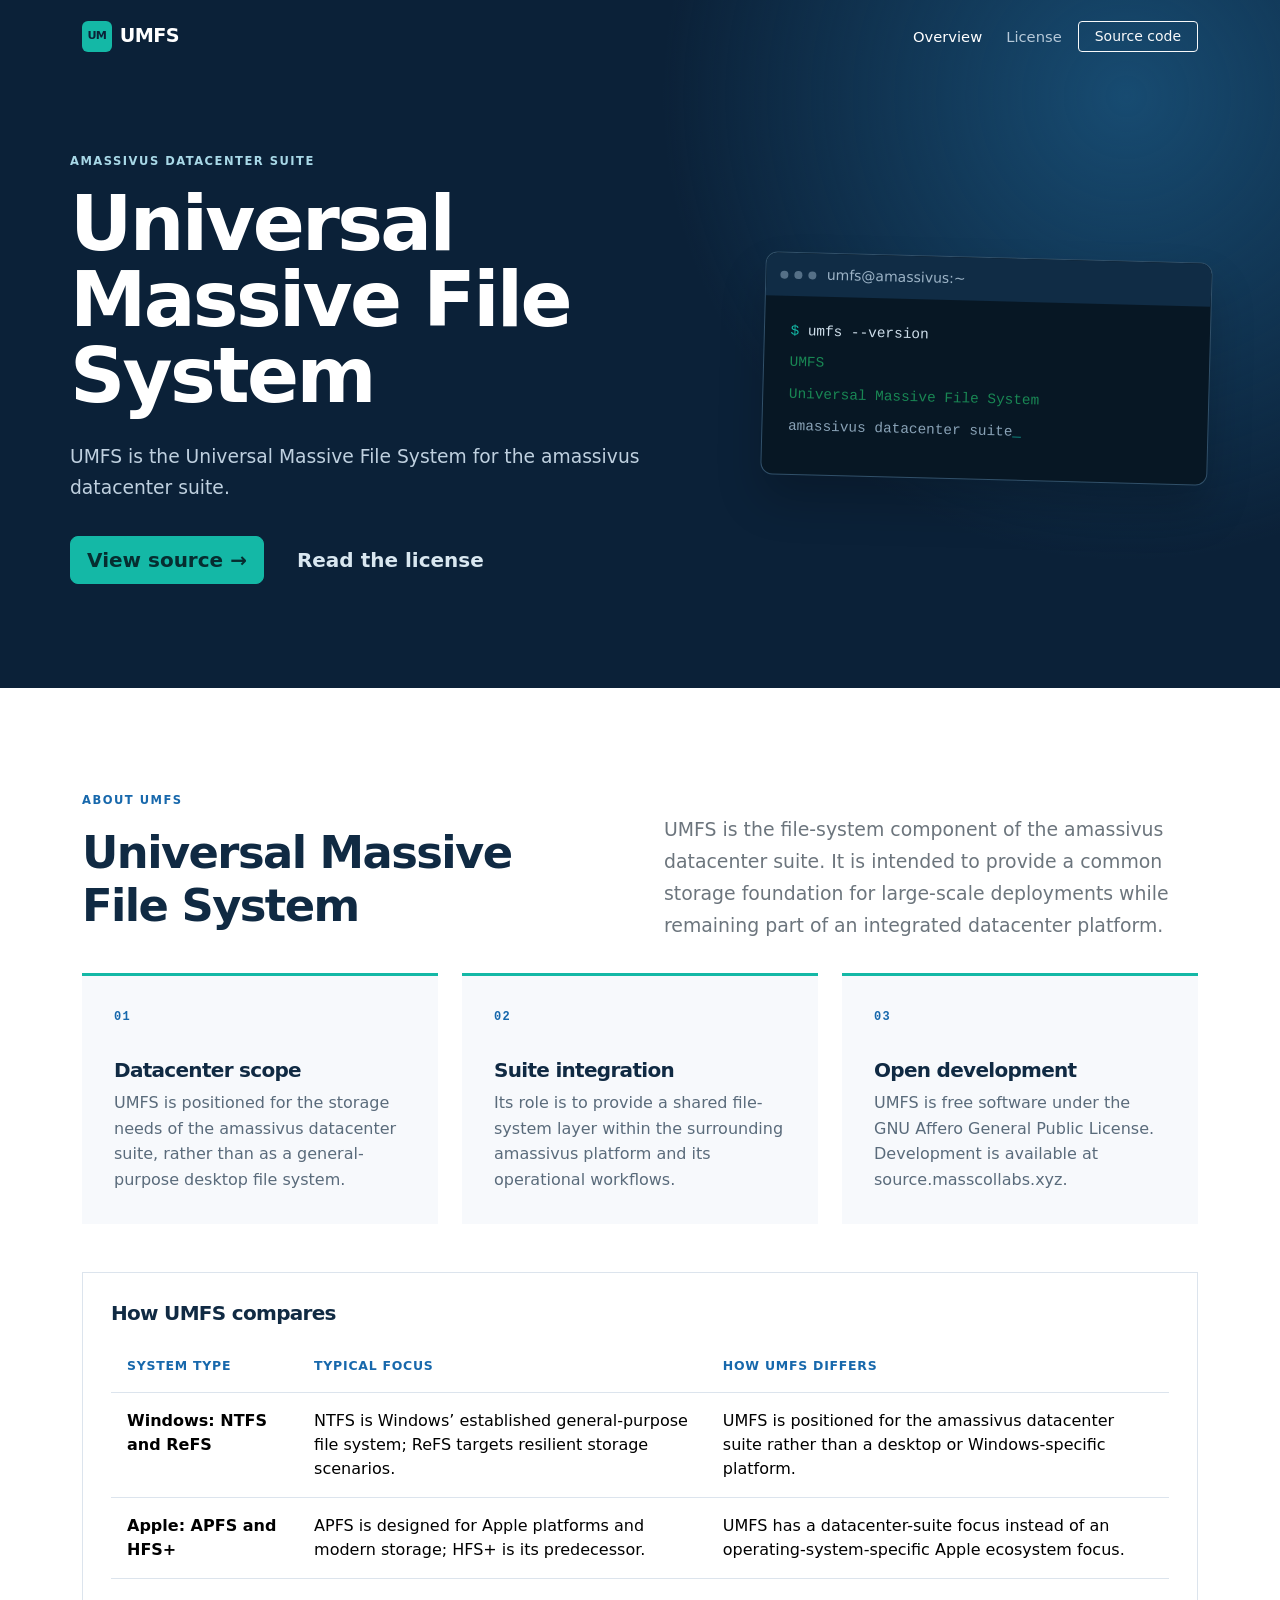
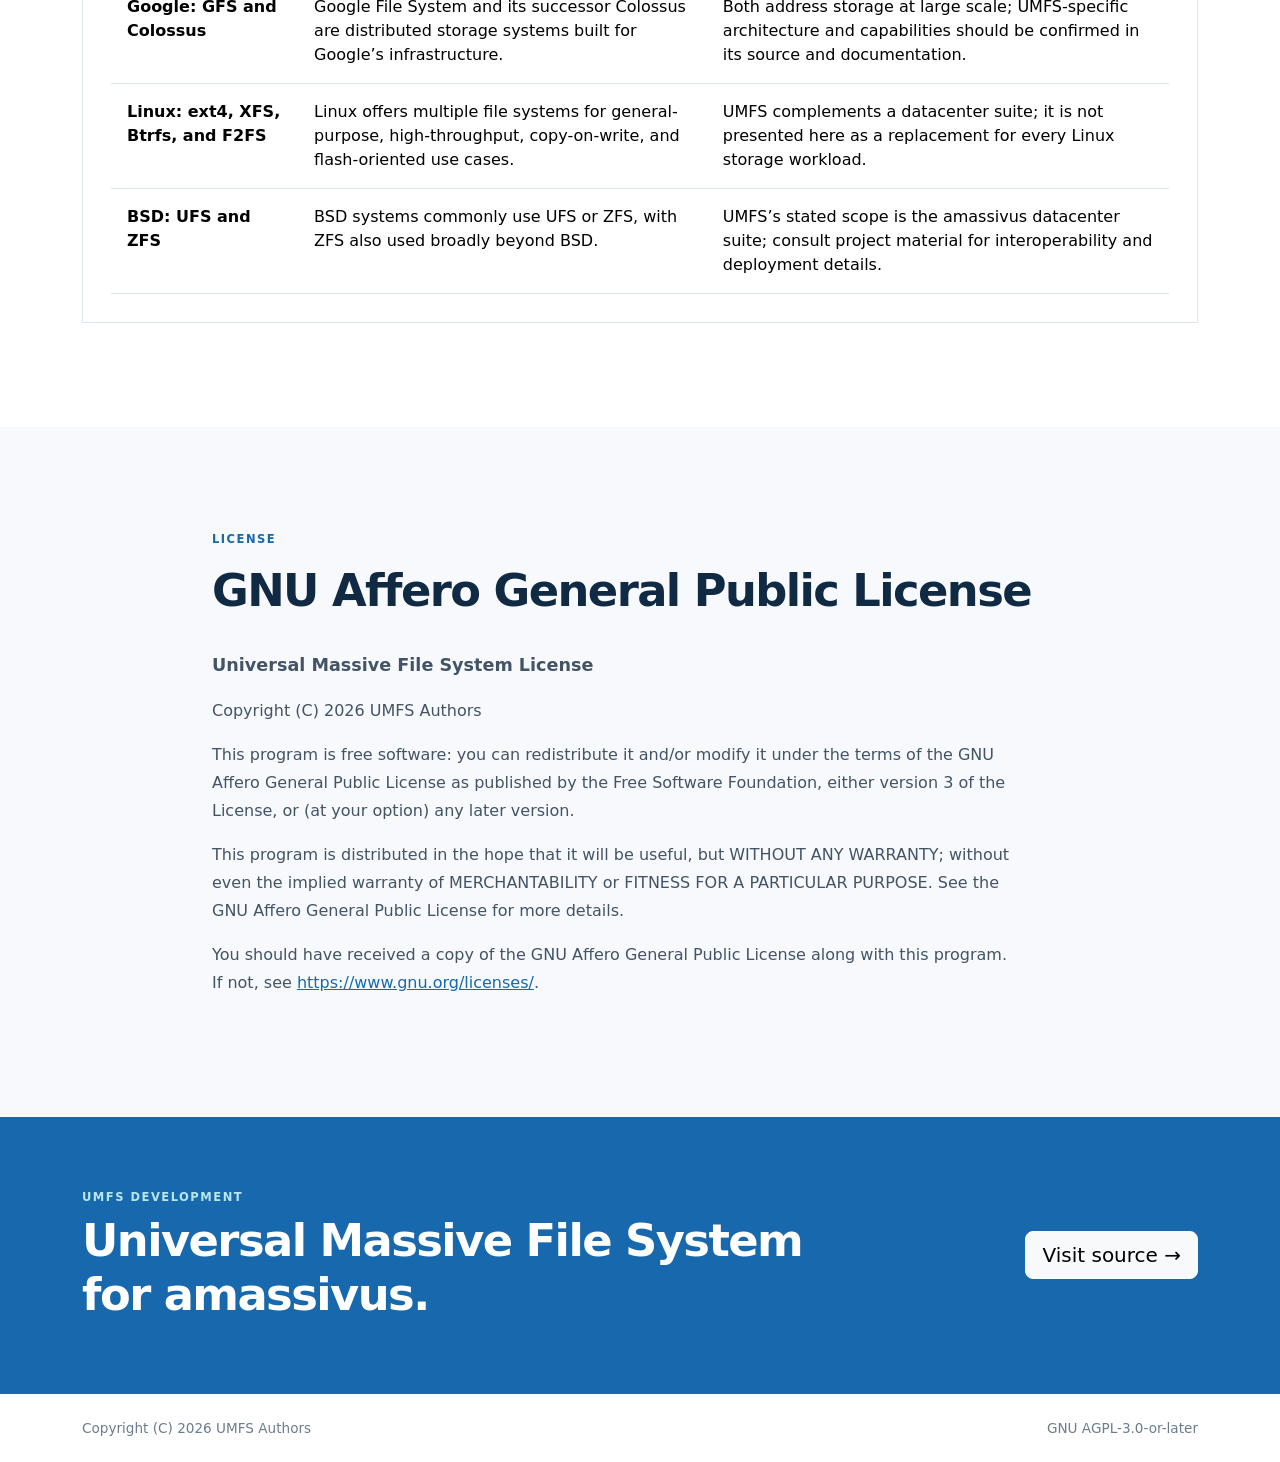
==== index.html @ 3ad89639 "docs: add UMFS project documentation Signed-off-by: Mert Gör <mert.gor@dynacore.tr>" ====
<!--
  Universal Massive File System for amassivus datacenter suite
  Copyright (C) 2026 UMFS Authors
  SPDX-License-Identifier: AGPL-3.0-or-later
-->
<!doctype html>
<html lang="en">
  <head>
    <meta charset="utf-8">
    <meta name="viewport" content="width=device-width, initial-scale=1">
    <meta name="description" content="Universal Massive File System for the amassivus datacenter suite.">
    <title>UMFS — Universal Massive File System</title>
    <link href="https://cdn.jsdelivr.net/npm/bootstrap@5.3.3/dist/css/bootstrap.min.css" rel="stylesheet" integrity="sha384-QWTKZyjpPEjISv5WaRU9OFeRpok6YctnYmDr5pNlyT2bRjXh0JMhjY6hW+ALEwIH" crossorigin="anonymous">
    <link rel="stylesheet" href="assets/css/styles.css">
  </head>
  <body>
    <header class="site-header">
      <nav class="navbar navbar-expand-lg navbar-dark py-3" aria-label="Main navigation">
        <div class="container">
          <a class="navbar-brand d-flex align-items-center gap-2" href="#">
            <span class="brand-mark" aria-hidden="true">UM</span>
            <span>UMFS</span>
          </a>
          <button class="navbar-toggler border-0 shadow-none" type="button" data-bs-toggle="collapse" data-bs-target="#mainNav" aria-controls="mainNav" aria-expanded="false" aria-label="Toggle navigation">
            <span class="navbar-toggler-icon"></span>
          </button>
          <div class="collapse navbar-collapse" id="mainNav">
            <ul class="navbar-nav ms-auto align-items-lg-center gap-lg-2">
              <li class="nav-item"><a class="nav-link active" aria-current="page" href="#overview">Overview</a></li>
              <li class="nav-item"><a class="nav-link" href="#license">License</a></li>
              <li class="nav-item mt-2 mt-lg-0"><a class="btn btn-outline-light btn-sm px-3" href="https://source.masscollabs.xyz/umfs">Source code</a></li>
            </ul>
          </div>
        </div>
      </nav>

      <div class="container hero">
        <div class="row align-items-center g-5">
          <div class="col-lg-7">
            <p class="eyebrow">Amassivus datacenter suite</p>
            <h1>Universal Massive File System</h1>
            <p class="hero-copy">UMFS is the Universal Massive File System for the amassivus datacenter suite.</p>
            <div class="d-flex flex-wrap gap-3">
              <a class="btn btn-accent btn-lg" href="https://source.masscollabs.xyz/umfs">View source <span aria-hidden="true">→</span></a>
              <a class="btn btn-link-light btn-lg" href="#license">Read the license</a>
            </div>
          </div>
          <div class="col-lg-5">
            <div class="terminal-card" aria-label="UMFS command-line example">
              <div class="terminal-top"><span></span><span></span><span></span><small>umfs@amassivus:~</small></div>
              <div class="terminal-body">
                <p><span class="prompt">$</span> umfs --version</p>
                <p class="text-success">UMFS</p>
                <p class="text-success">Universal Massive File System</p>
                <p class="muted">amassivus datacenter suite<span class="cursor">_</span></p>
              </div>
            </div>
          </div>
        </div>
      </div>
    </header>

    <main>
      <section id="overview" class="section-padding">
        <div class="container">
          <div class="row g-5 align-items-end">
            <div class="col-lg-5">
              <p class="eyebrow text-primary">About UMFS</p>
              <h2>Universal Massive File System</h2>
            </div>
            <div class="col-lg-6 offset-lg-1">
              <p class="lead text-secondary mb-0">UMFS is the file-system component of the amassivus datacenter suite. It is intended to provide a common storage foundation for large-scale deployments while remaining part of an integrated datacenter platform.</p>
            </div>
          </div>
          <div class="row g-4 mt-2">
            <div class="col-md-4"><article class="feature-card h-100"><span class="feature-number">01</span><h3>Datacenter scope</h3><p>UMFS is positioned for the storage needs of the amassivus datacenter suite, rather than as a general-purpose desktop file system.</p></article></div>
            <div class="col-md-4"><article class="feature-card h-100"><span class="feature-number">02</span><h3>Suite integration</h3><p>Its role is to provide a shared file-system layer within the surrounding amassivus platform and its operational workflows.</p></article></div>
            <div class="col-md-4"><article class="feature-card h-100"><span class="feature-number">03</span><h3>Open development</h3><p>UMFS is free software under the GNU Affero General Public License. Development is available at source.masscollabs.xyz.</p></article></div>
          </div>
          <div class="comparison-wrap mt-5">
            <h3 class="mb-3">How UMFS compares</h3>
            <div class="table-responsive">
              <table class="table comparison-table mb-0">
                <thead>
                  <tr><th scope="col">System type</th><th scope="col">Typical focus</th><th scope="col">How UMFS differs</th></tr>
                </thead>
                <tbody>
                  <tr><th scope="row">Windows: NTFS and ReFS</th><td>NTFS is Windows’ established general-purpose file system; ReFS targets resilient storage scenarios.</td><td>UMFS is positioned for the amassivus datacenter suite rather than a desktop or Windows-specific platform.</td></tr>
                  <tr><th scope="row">Apple: APFS and HFS+</th><td>APFS is designed for Apple platforms and modern storage; HFS+ is its predecessor.</td><td>UMFS has a datacenter-suite focus instead of an operating-system-specific Apple ecosystem focus.</td></tr>
                  <tr><th scope="row">Google: GFS and Colossus</th><td>Google File System and its successor Colossus are distributed storage systems built for Google’s infrastructure.</td><td>Both address storage at large scale; UMFS-specific architecture and capabilities should be confirmed in its source and documentation.</td></tr>
                  <tr><th scope="row">Linux: ext4, XFS, Btrfs, and F2FS</th><td>Linux offers multiple file systems for general-purpose, high-throughput, copy-on-write, and flash-oriented use cases.</td><td>UMFS complements a datacenter suite; it is not presented here as a replacement for every Linux storage workload.</td></tr>
                  <tr><th scope="row">BSD: UFS and ZFS</th><td>BSD systems commonly use UFS or ZFS, with ZFS also used broadly beyond BSD.</td><td>UMFS’s stated scope is the amassivus datacenter suite; consult project material for interoperability and deployment details.</td></tr>
                </tbody>
              </table>
            </div>
          </div>
        </div>
      </section>

      <section id="license" class="updates-section section-padding">
        <div class="container license-copy">
          <p class="eyebrow text-primary">License</p>
          <h2>GNU Affero General Public License</h2>
          <p class="license-title">Universal Massive File System License</p>
          <p>Copyright (C) 2026 UMFS Authors</p>
          <p>This program is free software: you can redistribute it and/or modify it under the terms of the GNU Affero General Public License as published by the Free Software Foundation, either version 3 of the License, or (at your option) any later version.</p>
          <p>This program is distributed in the hope that it will be useful, but WITHOUT ANY WARRANTY; without even the implied warranty of MERCHANTABILITY or FITNESS FOR A PARTICULAR PURPOSE. See the GNU Affero General Public License for more details.</p>
          <p>You should have received a copy of the GNU Affero General Public License along with this program. If not, see <a href="https://www.gnu.org/licenses/">https://www.gnu.org/licenses/</a>.</p>
        </div>
      </section>

      <section class="contribute-section">
        <div class="container">
          <div class="row align-items-center g-4">
            <div class="col-lg-8"><p class="eyebrow mb-2">UMFS development</p><h2>Universal Massive File System for amassivus.</h2></div>
            <div class="col-lg-4 text-lg-end"><a class="btn btn-light btn-lg" href="https://source.masscollabs.xyz/umfs">Visit source <span aria-hidden="true">→</span></a></div>
          </div>
        </div>
      </section>
    </main>

    <footer class="py-4">
      <div class="container d-flex flex-column flex-sm-row justify-content-between gap-2">
        <span>Copyright (C) 2026 UMFS Authors</span>
        <a href="#license">GNU AGPL-3.0-or-later</a>
      </div>
    </footer>

    <script src="https://cdn.jsdelivr.net/npm/bootstrap@5.3.3/dist/js/bootstrap.bundle.min.js" integrity="sha384-YvpcrYf0tY3lHB60NNkmXc5s9fDVZLESaAA55NDzOxhy9GkcIdslK1eN7N6jIeHz" crossorigin="anonymous"></script>
    <script src="assets/js/main.js"></script>
  </body>
</html>
---- assets/css/styles.css ----
/*
 * Universal Massive File System for amassivus datacenter suite
 * Copyright (C) 2026 UMFS Authors
 * SPDX-License-Identifier: AGPL-3.0-or-later
 */

:root {
  --ink: #102a43;
  --navy: #0b2138;
  --blue: #1768ac;
  --teal: #14b8a6;
  --paper: #f7f9fc;
  --line: #dce4ed;
}

html { scroll-behavior: smooth; }
body { color: var(--ink); font-family: Inter, ui-sans-serif, system-ui, -apple-system, BlinkMacSystemFont, "Segoe UI", sans-serif; }
h1, h2, h3 { font-weight: 700; letter-spacing: -.035em; }
h1 { font-size: clamp(2.7rem, 6vw, 5.3rem); line-height: .99; max-width: 750px; }
h2 { font-size: clamp(2rem, 3.5vw, 3rem); }
h3 { font-size: 1.25rem; }
a { color: inherit; }

.site-header { background: radial-gradient(circle at 88% 14%, #174b71 0, transparent 29rem), var(--navy); color: #fff; }
.navbar-brand { font-size: 1.2rem; font-weight: 700; letter-spacing: -.03em; }
.brand-mark { background: var(--teal); border-radius: 6px; color: var(--navy); font-size: .7rem; font-weight: 800; letter-spacing: -.08em; padding: .45rem .35rem; }
.nav-link { color: #b6c9d9; font-size: .92rem; }
.nav-link:hover, .nav-link.active { color: #fff; }
.hero { padding: 5rem 0 6.5rem; }
.eyebrow { color: #a8d8e7; font-size: .72rem; font-weight: 800; letter-spacing: .13em; margin-bottom: 1rem; text-transform: uppercase; }
.text-primary { color: var(--blue) !important; }
.hero-copy { color: #bfd0df; font-size: 1.17rem; line-height: 1.65; margin: 1.75rem 0 2rem; max-width: 600px; }
.btn-accent { background: var(--teal); border-color: var(--teal); color: #062d30; font-weight: 700; }
.btn-accent:hover { background: #36c9b9; border-color: #36c9b9; color: #062d30; }
.btn-link-light { color: #d9e7f0; font-weight: 600; text-decoration: none; }
.btn-link-light:hover { color: #fff; text-decoration: underline; }
.terminal-card { background: #071724; border: 1px solid #315069; border-radius: 12px; box-shadow: 0 25px 45px rgba(0,0,0,.2); overflow: hidden; transform: rotate(1.5deg); }
.terminal-top { align-items: center; background: #102c45; display: flex; gap: 6px; padding: .7rem .85rem; }
.terminal-top span { background: #557087; border-radius: 50%; height: 8px; width: 8px; }
.terminal-top small { color: #9cb3c6; margin-left: .3rem; }
.terminal-body { color: #cfdfeb; font-family: "SFMono-Regular", Consolas, monospace; font-size: .9rem; line-height: 1.3; padding: 1.6rem; }
.terminal-body p { margin-bottom: .8rem; }
.prompt { color: var(--teal); }.muted { color: #89a2b6; }.cursor { animation: blink 1s step-end infinite; color: var(--teal); }
@keyframes blink { 50% { opacity: 0; } }

.section-padding { padding: 6.5rem 0; }
.lead { font-size: 1.18rem; line-height: 1.7; }
.feature-card { background: var(--paper); border-top: 3px solid var(--teal); padding: 2rem; }
.feature-card p { color: #5a6b7b; line-height: 1.6; margin: 0; }
.feature-number { color: var(--blue); display: block; font-family: ui-monospace, monospace; font-size: .75rem; font-weight: 800; letter-spacing: .1em; margin-bottom: 2rem; }
.comparison-wrap { border: 1px solid var(--line); padding: 1.75rem; }
.comparison-table { --bs-table-bg: transparent; --bs-table-border-color: var(--line); color: var(--ink); min-width: 680px; }
.comparison-table th { font-weight: 700; }
.comparison-table th, .comparison-table td { padding: 1rem; vertical-align: top; }
.comparison-table thead th { color: var(--blue); font-size: .78rem; letter-spacing: .06em; text-transform: uppercase; }
.updates-section { background: var(--paper); }
.license-copy { max-width: 880px; }
.license-title { color: var(--blue); font-size: 1.1rem; font-weight: 700; margin-top: 2rem; }
.license-copy p:not(.eyebrow) { color: #435466; line-height: 1.75; max-width: 800px; }
.license-copy a { color: var(--blue); }
.text-link { color: var(--blue); font-size: .95rem; font-weight: 700; text-decoration: none; }
.text-link:hover { text-decoration: underline; }
.update-list { border-radius: 0; }
.update-list .list-group-item { align-items: center; background: transparent; border-color: var(--line); display: grid; gap: 1rem; grid-template-columns: 130px 1fr auto; padding: 1.35rem .25rem; }
.update-list .list-group-item:hover { background: transparent; color: var(--blue); }
.update-date { color: #708093; font-family: ui-monospace, monospace; font-size: .73rem; font-weight: 700; }
.update-title { font-size: 1.05rem; font-weight: 650; }.update-arrow { font-size: 1.25rem; }
.resource-card { border: 1px solid var(--line); display: block; height: 100%; padding: 1.65rem; position: relative; text-decoration: none; transition: border-color .2s, box-shadow .2s, transform .2s; }
.resource-card:hover { border-color: var(--blue); box-shadow: 0 12px 25px rgba(16,42,67,.08); transform: translateY(-3px); }
.resource-card h3 { margin: 1.7rem 0 .5rem; }.resource-card p { color: #647587; font-size: .93rem; margin: 0; }
.resource-icon { color: var(--blue); font-size: 1.4rem; position: absolute; right: 1.4rem; top: 1.1rem; }
.contribute-section { background: var(--blue); color: #fff; padding: 4.5rem 0; }
.contribute-section .eyebrow { color: #b8e7f0; }.contribute-section h2 { margin: 0; }
footer { color: #6c7d8d; font-size: .85rem; } footer a { text-decoration: none; } footer a:hover { color: var(--blue); }

@media (max-width: 991.98px) { .hero { padding: 3.5rem 0 5rem; }.terminal-card { max-width: 500px; transform: none; }.section-padding { padding: 4.5rem 0; } }
@media (max-width: 575.98px) { .hero-copy { font-size: 1rem; }.update-list .list-group-item { grid-template-columns: 1fr auto; }.update-date { grid-column: 1 / -1; }.contribute-section { padding: 3.5rem 0; } }
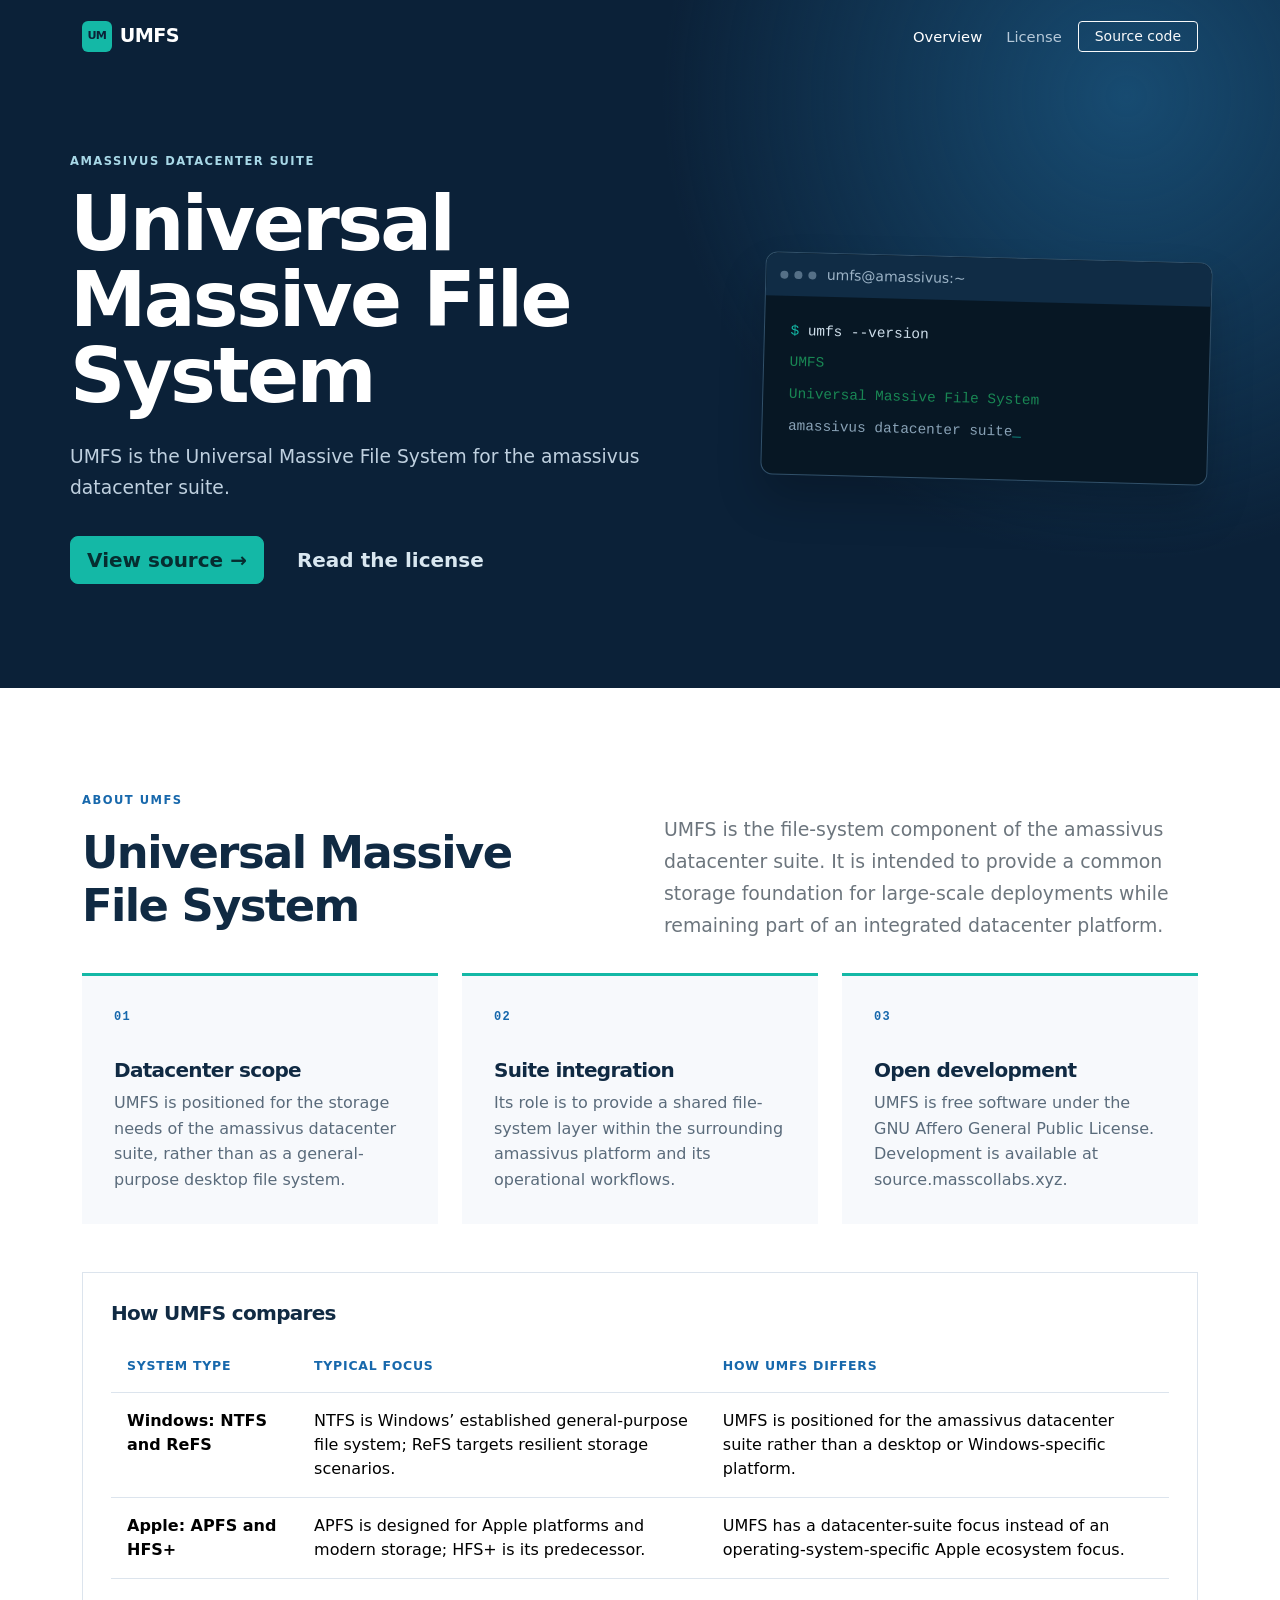
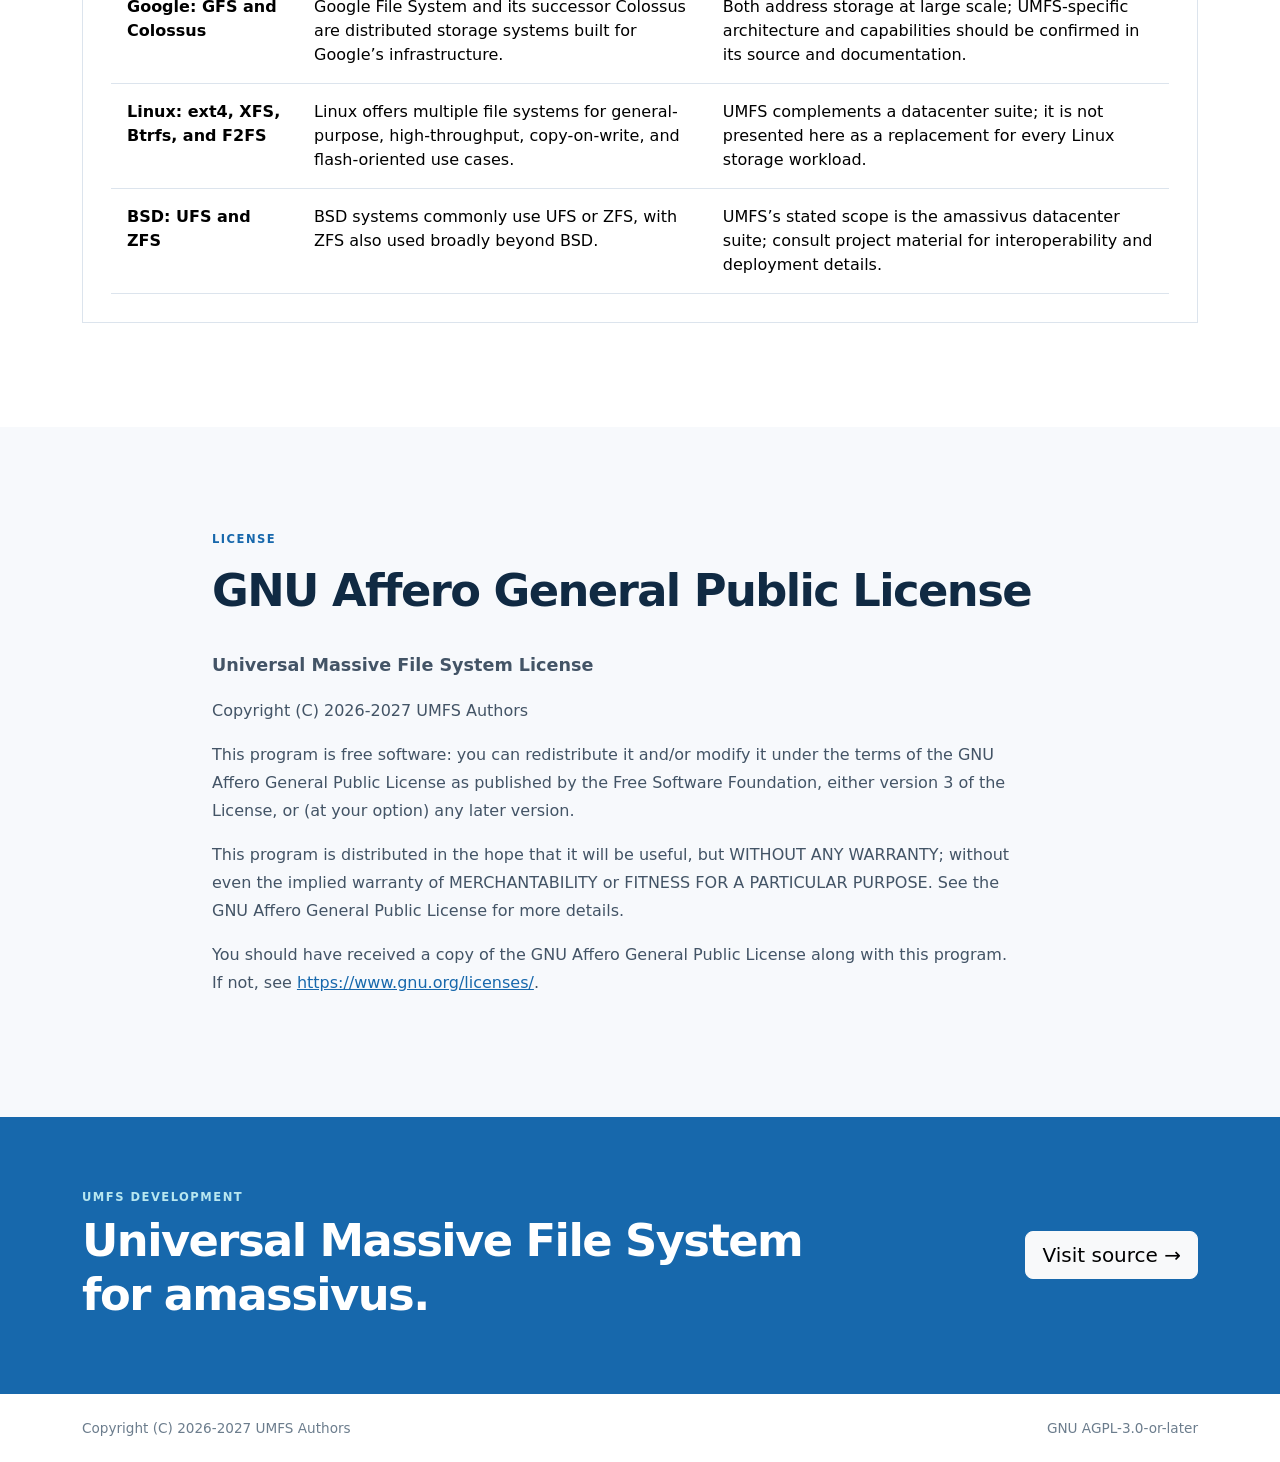
==== commit 5541c1b5: "Update copyright and license notices Co-authored-by: Copilot <223556219+Copilot@users.noreply.github" ====
--- a/index.html
+++ b/index.html
@@ -1,6 +1,20 @@
 <!--
   Universal Massive File System for amassivus datacenter suite
-  Copyright (C) 2026 UMFS Authors
+  Copyright (C) 2026-2027 UMFS Authors
+
+  This program is free software: you can redistribute it and/or modify
+  it under the terms of the GNU Affero General Public License as published
+  by the Free Software Foundation, either version 3 of the License, or
+  (at your option) any later version.
+
+  This program is distributed in the hope that it will be useful,
+  but WITHOUT ANY WARRANTY; without even the implied warranty of
+  MERCHANTABILITY or FITNESS FOR A PARTICULAR PURPOSE. See the
+  GNU Affero General Public License for more details.
+
+  You should have received a copy of the GNU Affero General Public License
+  along with this program. If not, see <https://www.gnu.org/licenses/>.
+
   SPDX-License-Identifier: AGPL-3.0-or-later
 -->
 <!doctype html>
@@ -102,7 +116,7 @@
           <p class="eyebrow text-primary">License</p>
           <h2>GNU Affero General Public License</h2>
           <p class="license-title">Universal Massive File System License</p>
-          <p>Copyright (C) 2026 UMFS Authors</p>
+          <p>Copyright (C) 2026-2027 UMFS Authors</p>
           <p>This program is free software: you can redistribute it and/or modify it under the terms of the GNU Affero General Public License as published by the Free Software Foundation, either version 3 of the License, or (at your option) any later version.</p>
           <p>This program is distributed in the hope that it will be useful, but WITHOUT ANY WARRANTY; without even the implied warranty of MERCHANTABILITY or FITNESS FOR A PARTICULAR PURPOSE. See the GNU Affero General Public License for more details.</p>
           <p>You should have received a copy of the GNU Affero General Public License along with this program. If not, see <a href="https://www.gnu.org/licenses/">https://www.gnu.org/licenses/</a>.</p>
@@ -121,7 +135,7 @@
 
     <footer class="py-4">
       <div class="container d-flex flex-column flex-sm-row justify-content-between gap-2">
-        <span>Copyright (C) 2026 UMFS Authors</span>
+        <span>Copyright (C) 2026-2027 UMFS Authors</span>
         <a href="#license">GNU AGPL-3.0-or-later</a>
       </div>
     </footer>
--- a/assets/css/styles.css
+++ b/assets/css/styles.css
@@ -1,6 +1,20 @@
 /*
  * Universal Massive File System for amassivus datacenter suite
- * Copyright (C) 2026 UMFS Authors
+ * Copyright (C) 2026-2027 UMFS Authors
+ *
+ * This program is free software: you can redistribute it and/or modify
+ * it under the terms of the GNU Affero General Public License as published
+ * by the Free Software Foundation, either version 3 of the License, or
+ * (at your option) any later version.
+ *
+ * This program is distributed in the hope that it will be useful,
+ * but WITHOUT ANY WARRANTY; without even the implied warranty of
+ * MERCHANTABILITY or FITNESS FOR A PARTICULAR PURPOSE. See the
+ * GNU Affero General Public License for more details.
+ *
+ * You should have received a copy of the GNU Affero General Public License
+ * along with this program. If not, see <https://www.gnu.org/licenses/>.
+ *
  * SPDX-License-Identifier: AGPL-3.0-or-later
  */
 
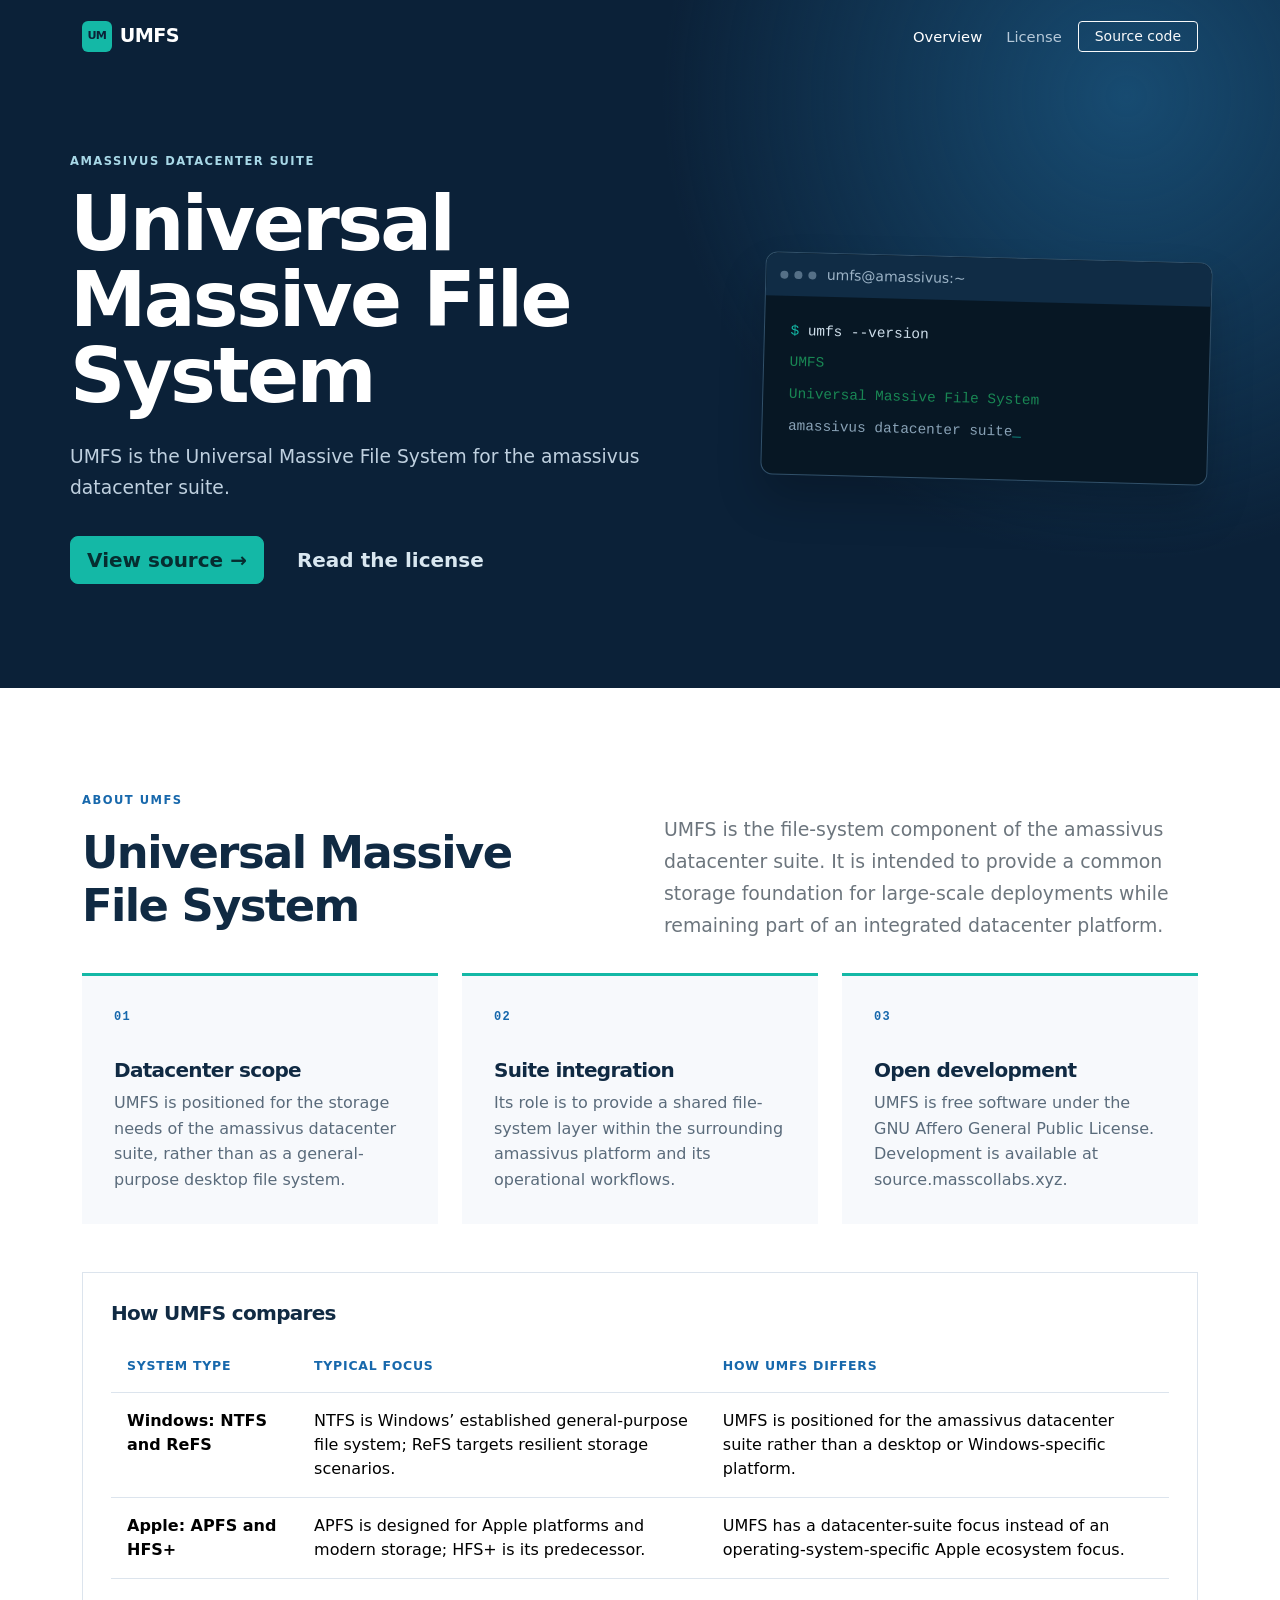
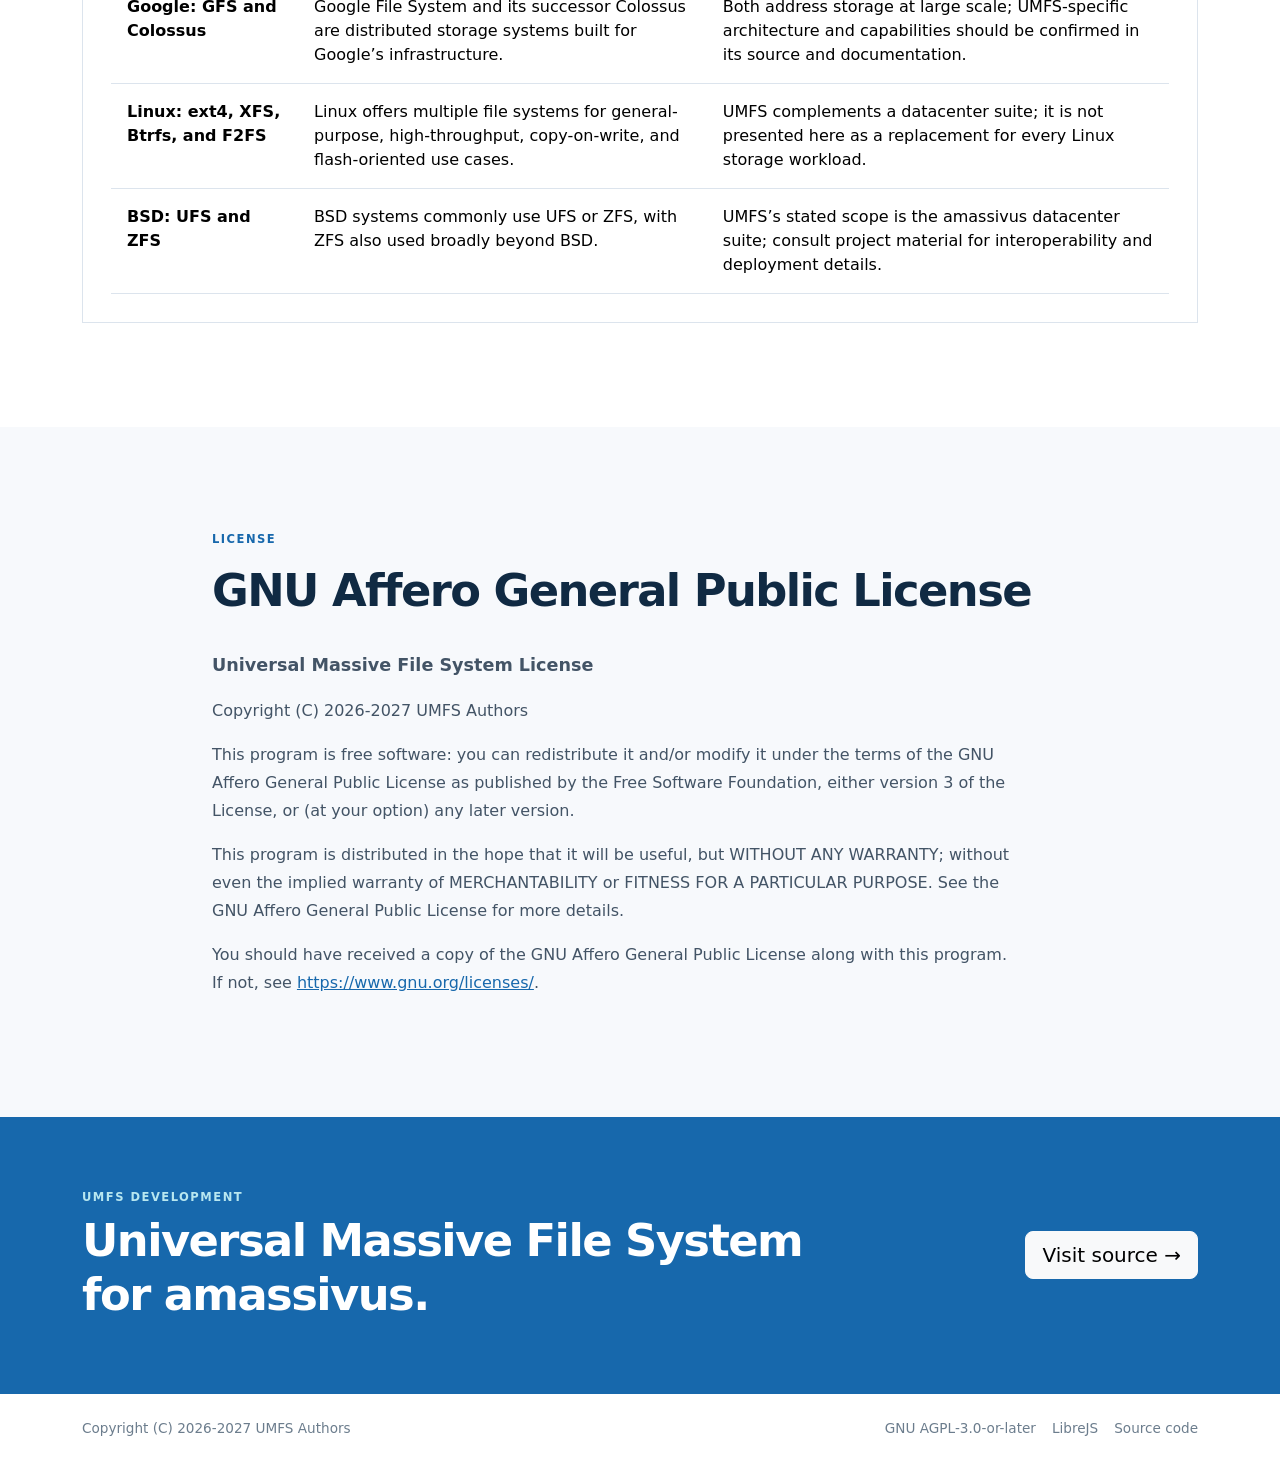
==== commit 3c700a66: "Add LibreJS license page and footer source links Co-authored-by: Copilot <223556219+Copilot@users.no" ====
--- a/index.html
+++ b/index.html
@@ -136,7 +136,11 @@
     <footer class="py-4">
       <div class="container d-flex flex-column flex-sm-row justify-content-between gap-2">
         <span>Copyright (C) 2026-2027 UMFS Authors</span>
-        <a href="#license">GNU AGPL-3.0-or-later</a>
+        <span class="d-flex flex-wrap gap-3">
+          <a href="https://www.gnu.org/licenses/agpl-3.0.html">GNU AGPL-3.0-or-later</a>
+          <a href="jslicense.html" data-jslicense="1">LibreJS</a>
+          <a href="https://codeberg.org/umfstr/webfs">Source code</a>
+        </span>
       </div>
     </footer>
 
